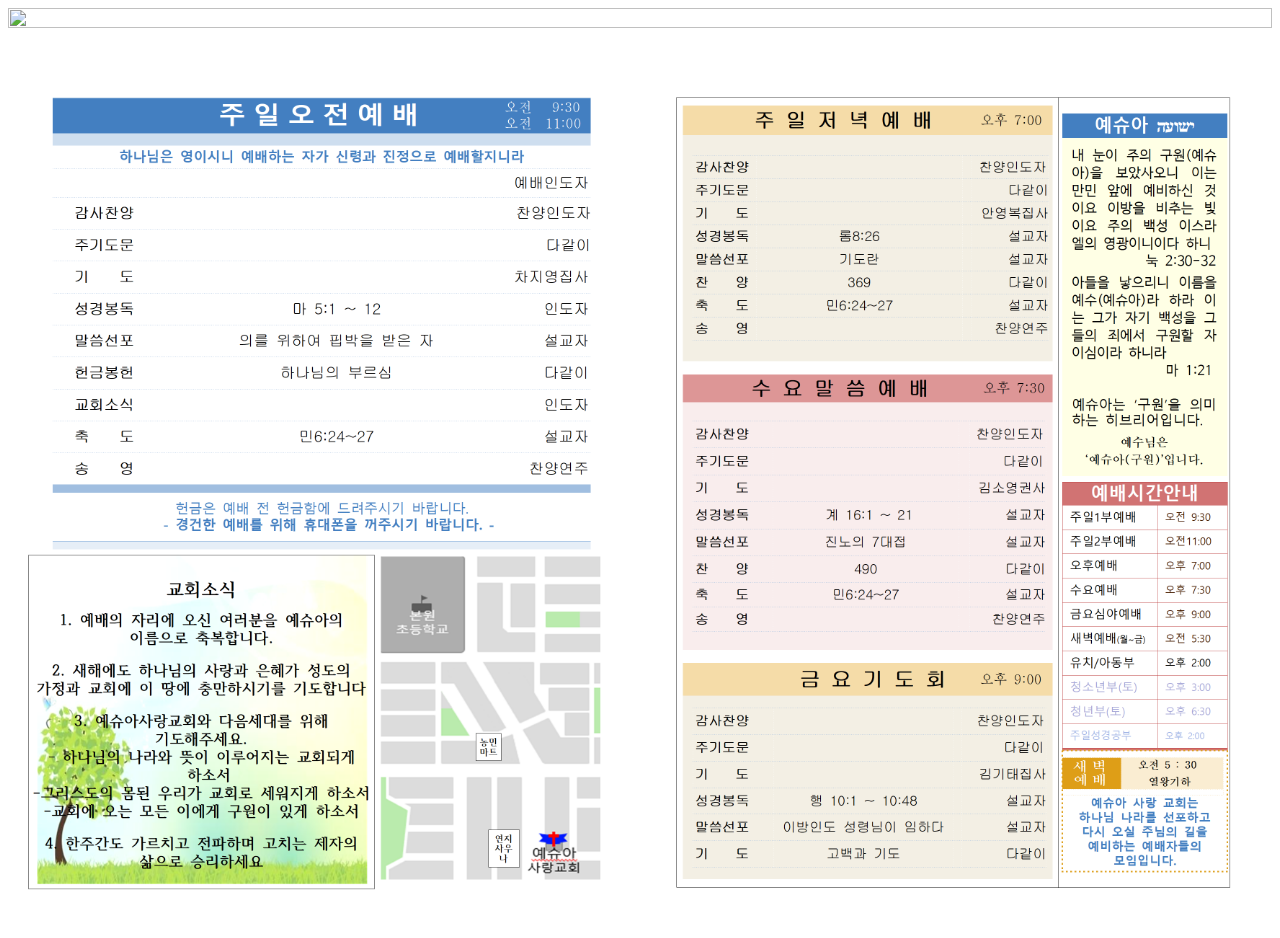
==== jubo.html @ 2a398ae3 "Add files via upload" ====
<!DOCTYPE html>
<html lang="en">
<head>
    <meta charset="UTF-8">
    <meta name="viewport" content="width=device-width, initial-scale=1.0">
    <title>주보</title>
</head>
<body>
    <img src="/assets/images/jubo/24-02-11/01.png" style="width: 100%; height: 100%;">
    <img src="/assets/images/jubo/24-02-11/02.png" style="width: 100%; height: 100%;">
</body>
</html>
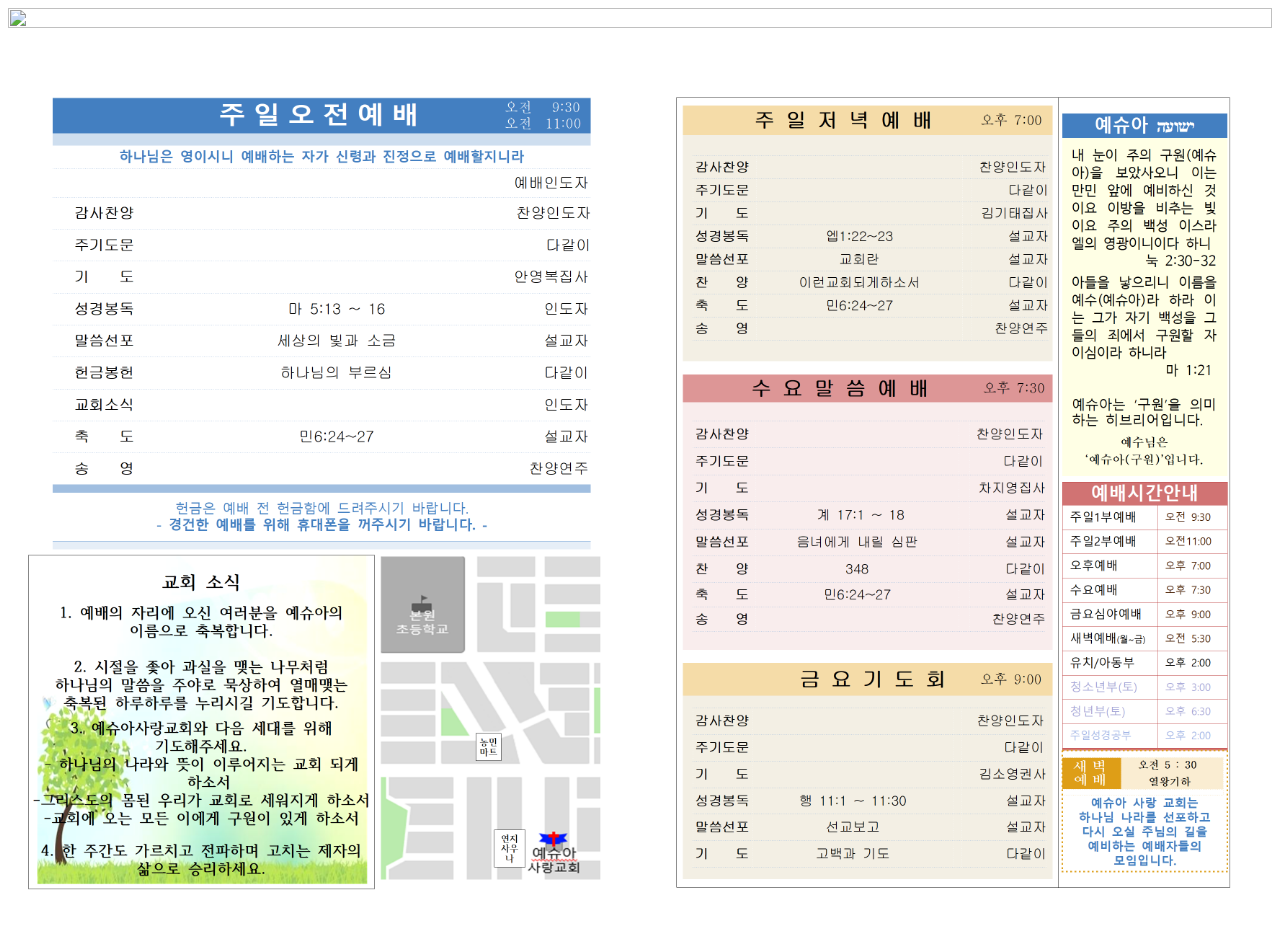
==== commit 5509c106: "Add files via upload" ====
--- a/jubo.html
+++ b/jubo.html
@@ -6,7 +6,7 @@
     <title>주보</title>
 </head>
 <body>
-    <img src="/assets/images/jubo/24-02-11/01.png" style="width: 100%; height: 100%;">
-    <img src="/assets/images/jubo/24-02-11/02.png" style="width: 100%; height: 100%;">
+    <img src="/assets/images/jubo/24-02/18-1.png" style="width: 100%; height: 100%;">
+    <img src="/assets/images/jubo/24-02/18-2.png" style="width: 100%; height: 100%;">
 </body>
 </html>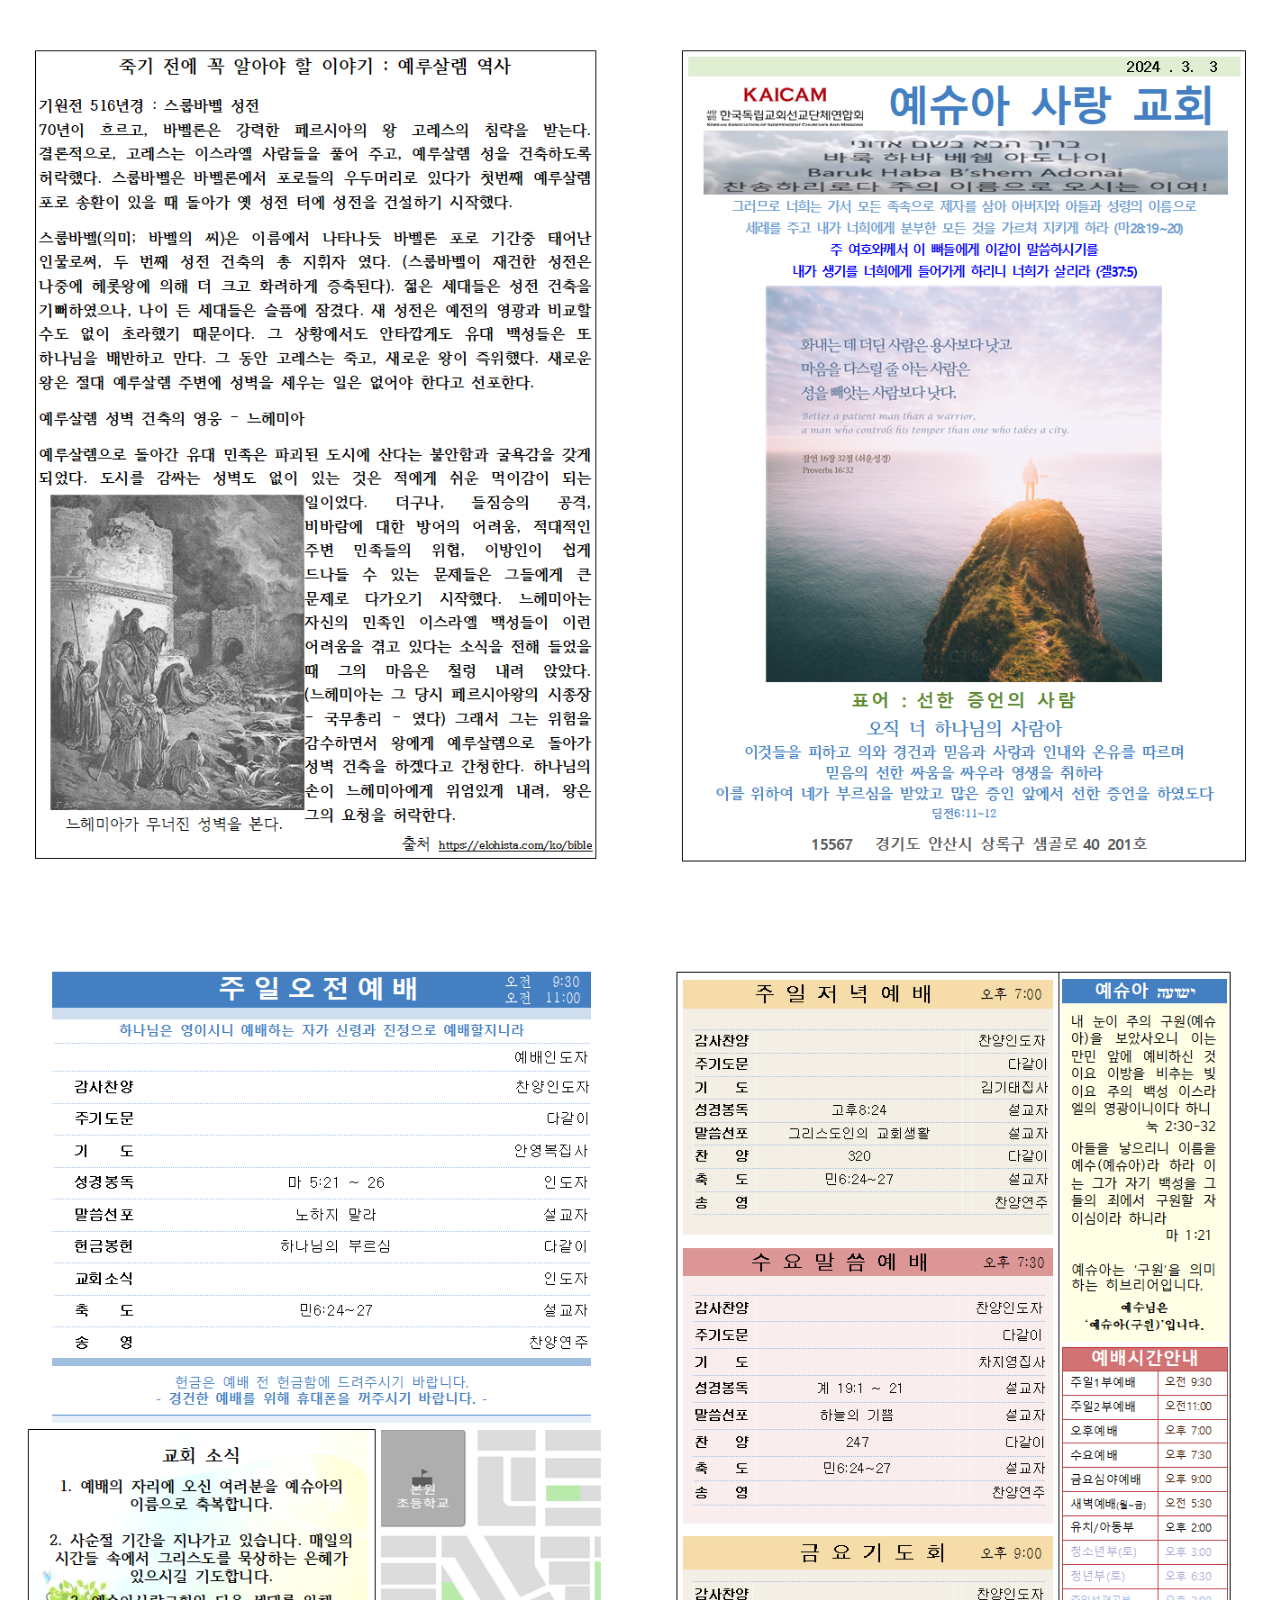
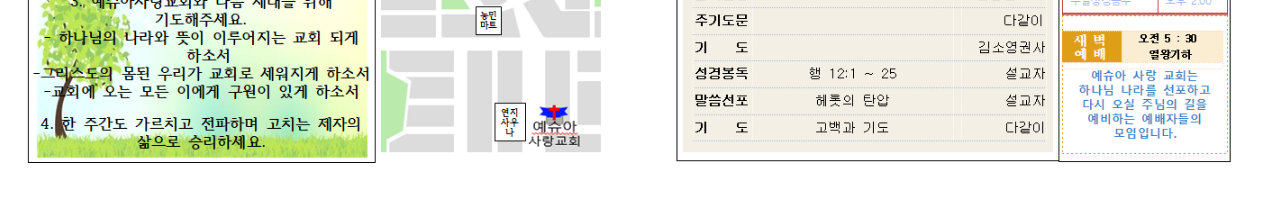
==== commit b4936628: "Add files via upload" ====
--- a/jubo.html
+++ b/jubo.html
@@ -6,7 +6,7 @@
     <title>주보</title>
 </head>
 <body>
-    <img src="/assets/images/jubo/24-02/18-1.png" style="width: 100%; height: 100%;">
-    <img src="/assets/images/jubo/24-02/18-2.png" style="width: 100%; height: 100%;">
+    <img src="/assets/images/jubo/24-03/06-1.png" style="width: 100%; height: 100%;">
+    <img src="/assets/images/jubo/24-03/06-2.png" style="width: 100%; height: 100%;">
 </body>
 </html>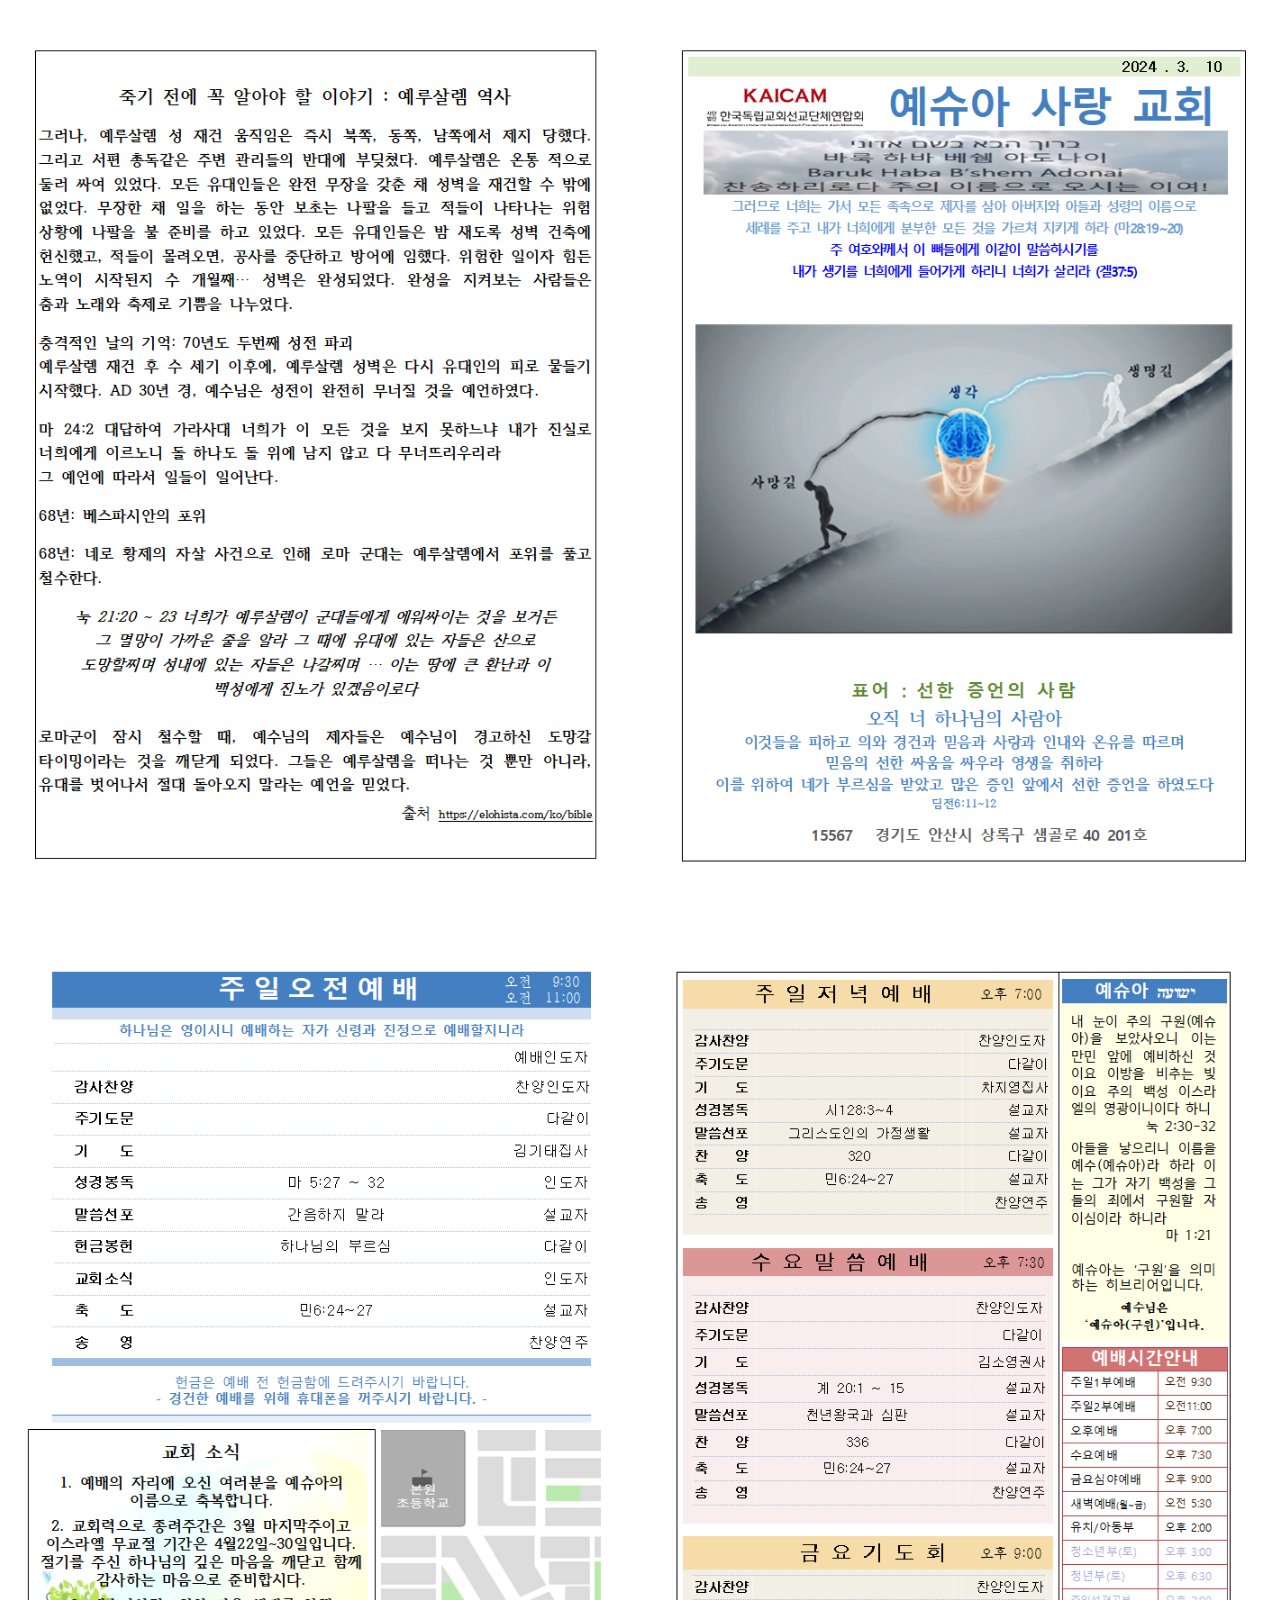
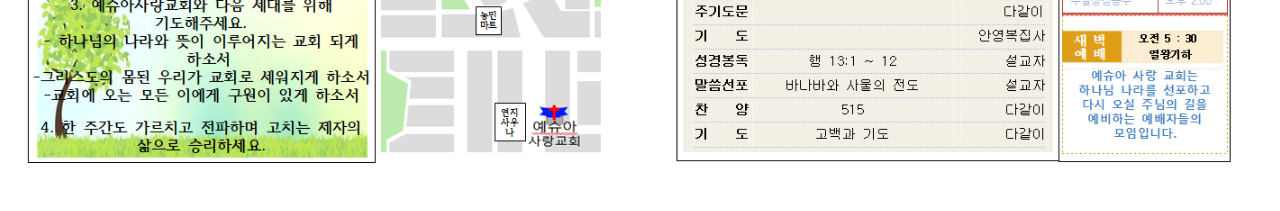
==== commit 943f1eb0: "Add files via upload" ====
--- a/jubo.html
+++ b/jubo.html
@@ -6,7 +6,7 @@
     <title>주보</title>
 </head>
 <body>
-    <img src="/assets/images/jubo/24-03/06-1.png" style="width: 100%; height: 100%;">
-    <img src="/assets/images/jubo/24-03/06-2.png" style="width: 100%; height: 100%;">
+    <img src="/assets/images/jubo/24-03/10-1.png" style="width: 100%; height: 100%;">
+    <img src="/assets/images/jubo/24-03/10-2.png" style="width: 100%; height: 100%;">
 </body>
 </html>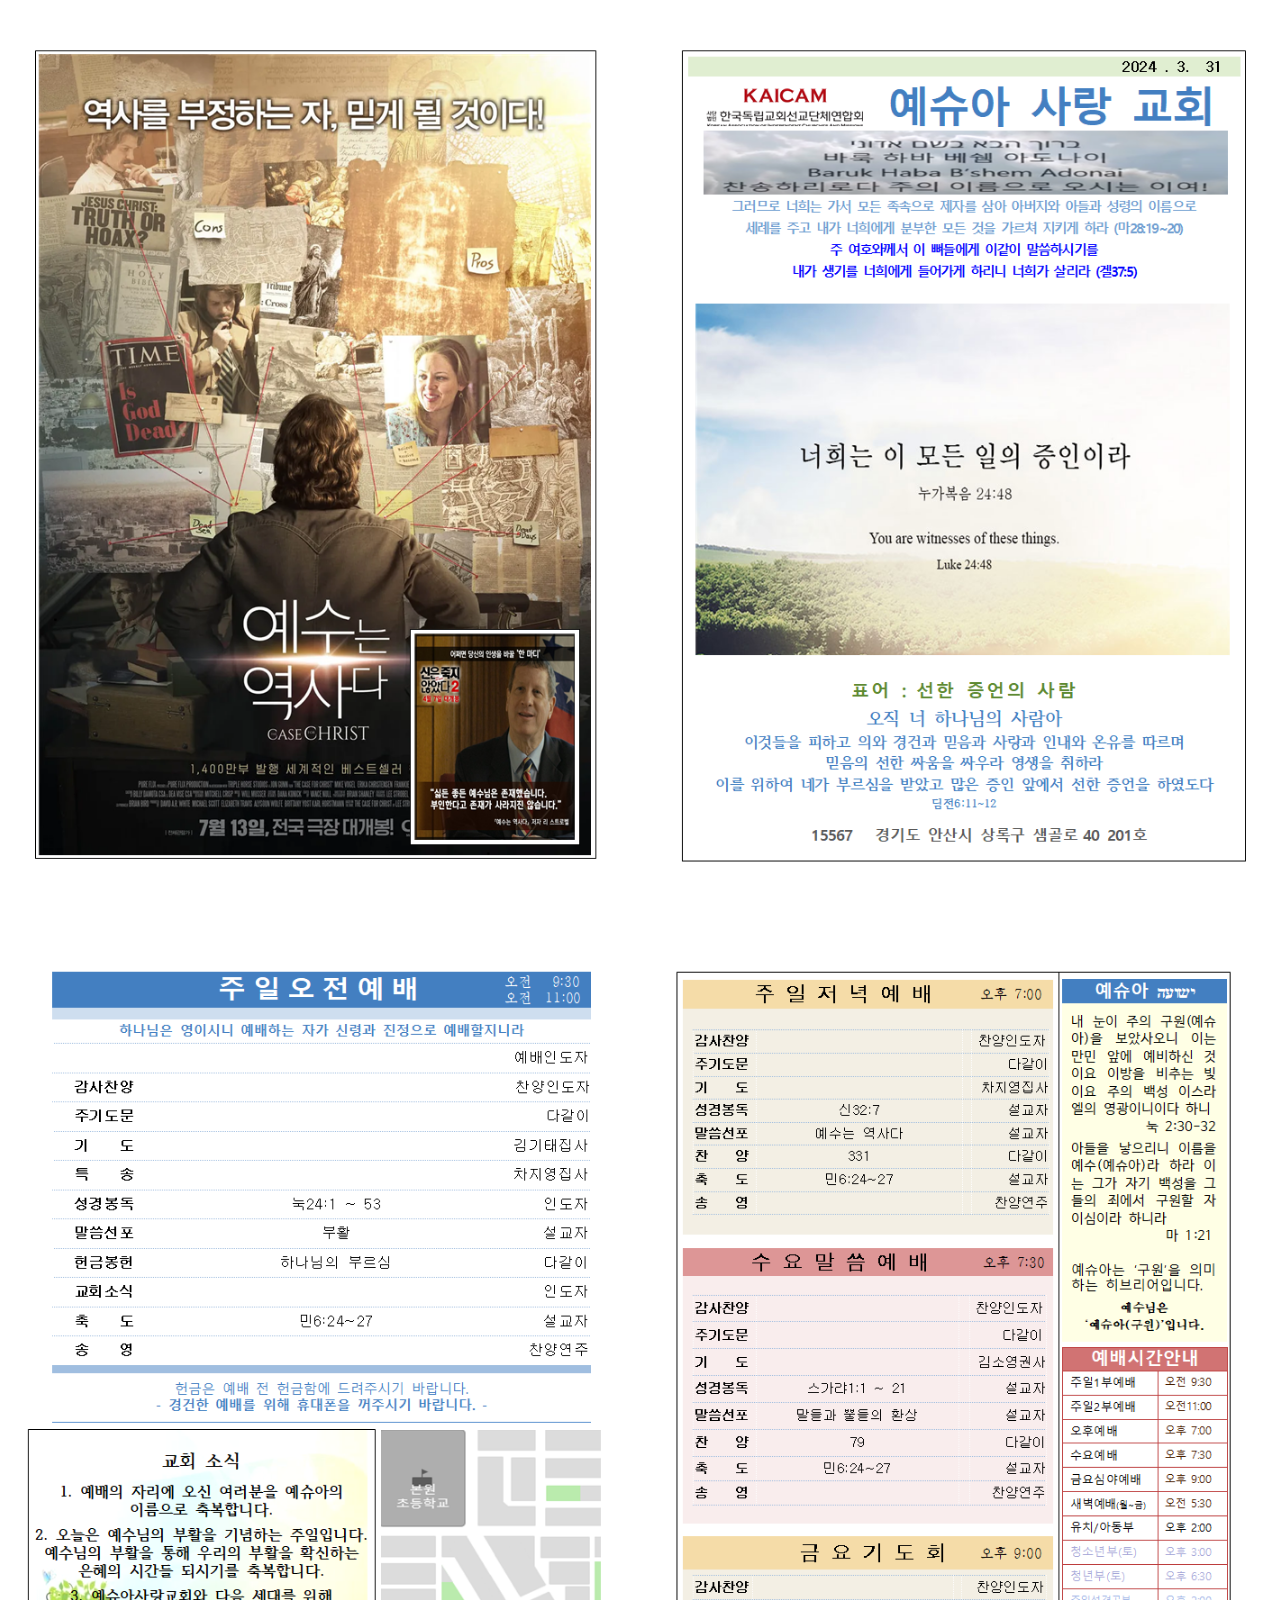
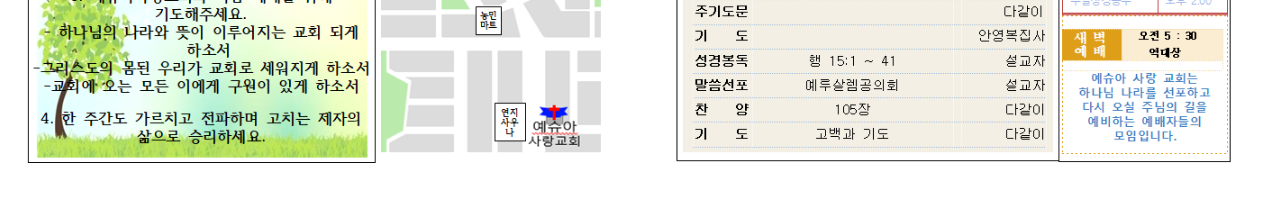
==== commit ef71fa19: "Add files via upload" ====
--- a/jubo.html
+++ b/jubo.html
@@ -6,7 +6,7 @@
     <title>주보</title>
 </head>
 <body>
-    <img src="/assets/images/jubo/24-03/10-1.png" style="width: 100%; height: 100%;">
-    <img src="/assets/images/jubo/24-03/10-2.png" style="width: 100%; height: 100%;">
+    <img src="/assets/images/jubo/24-03/31-1.png" style="width: 100%; height: 100%;">
+    <img src="/assets/images/jubo/24-03/31-2.png" style="width: 100%; height: 100%;">
 </body>
 </html>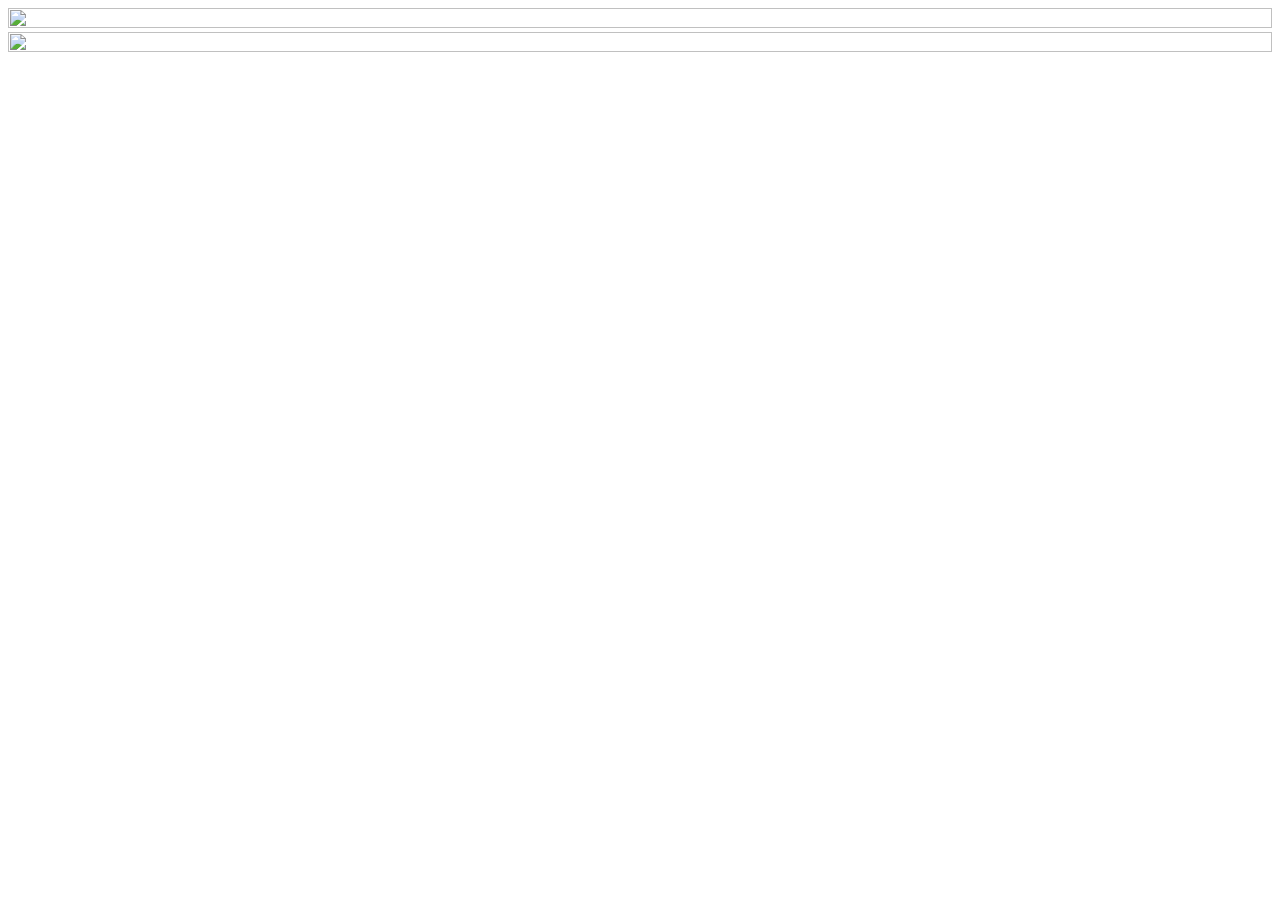
==== commit 79e427eb: "Add files via upload" ====
--- a/jubo.html
+++ b/jubo.html
@@ -6,7 +6,7 @@
     <title>주보</title>
 </head>
 <body>
-    <img src="/assets/images/jubo/24-03/31-1.png" style="width: 100%; height: 100%;">
-    <img src="/assets/images/jubo/24-03/31-2.png" style="width: 100%; height: 100%;">
+    <img src="/assets/images/jubo/24-03/07-1.png" style="width: 100%; height: 100%;">
+    <img src="/assets/images/jubo/24-03/07-2.png" style="width: 100%; height: 100%;">
 </body>
 </html>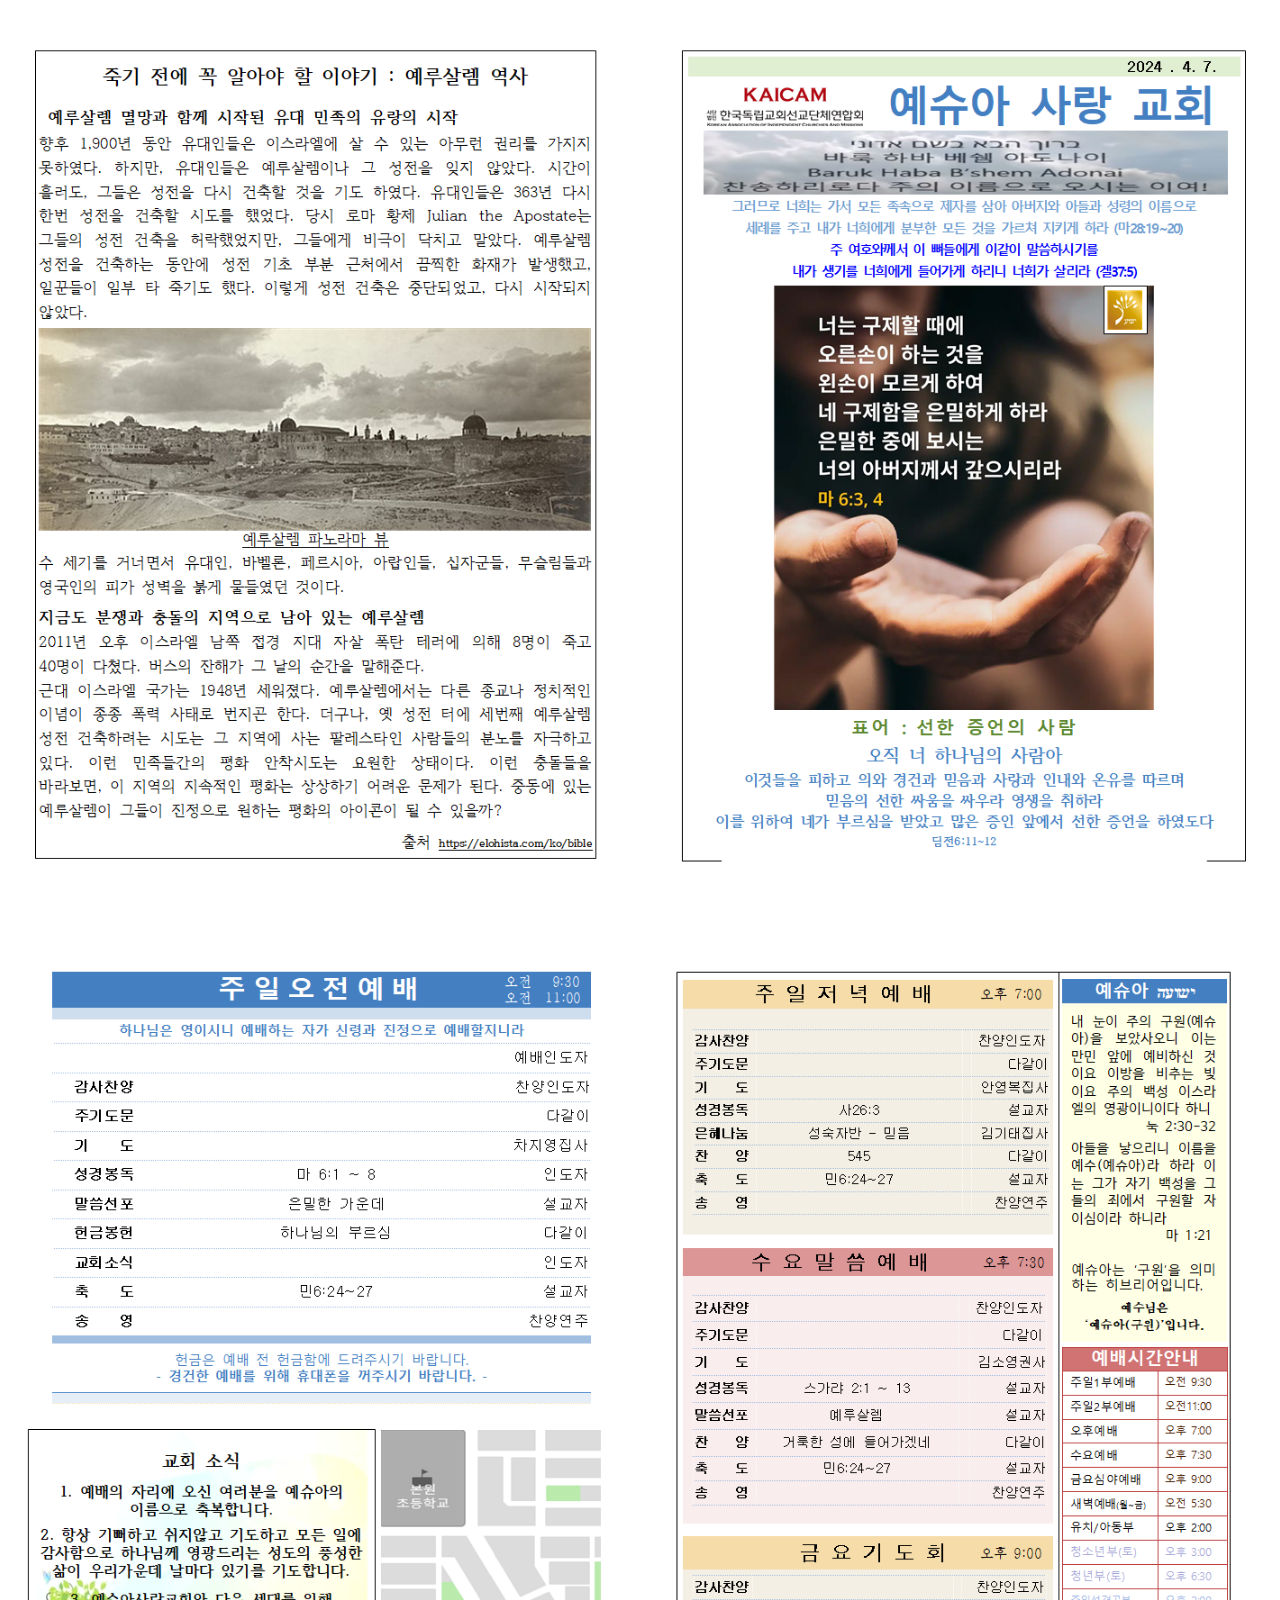
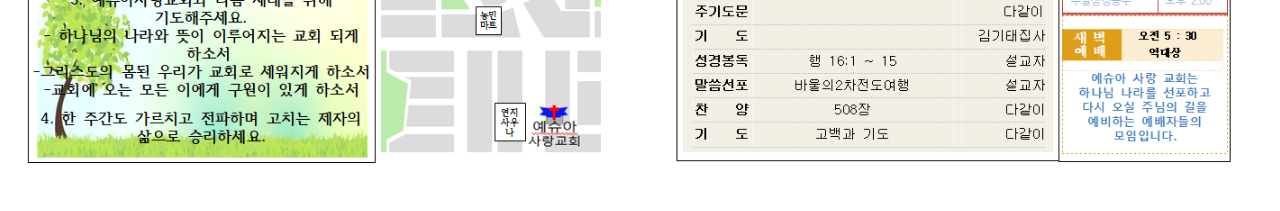
==== commit 930309af: "Add files via upload" ====
--- a/jubo.html
+++ b/jubo.html
@@ -6,7 +6,7 @@
     <title>주보</title>
 </head>
 <body>
-    <img src="/assets/images/jubo/24-03/07-1.png" style="width: 100%; height: 100%;">
-    <img src="/assets/images/jubo/24-03/07-2.png" style="width: 100%; height: 100%;">
+    <img src="/assets/images/jubo/24-04/07-1.png" style="width: 100%; height: 100%;">
+    <img src="/assets/images/jubo/24-04/07-2.png" style="width: 100%; height: 100%;">
 </body>
 </html>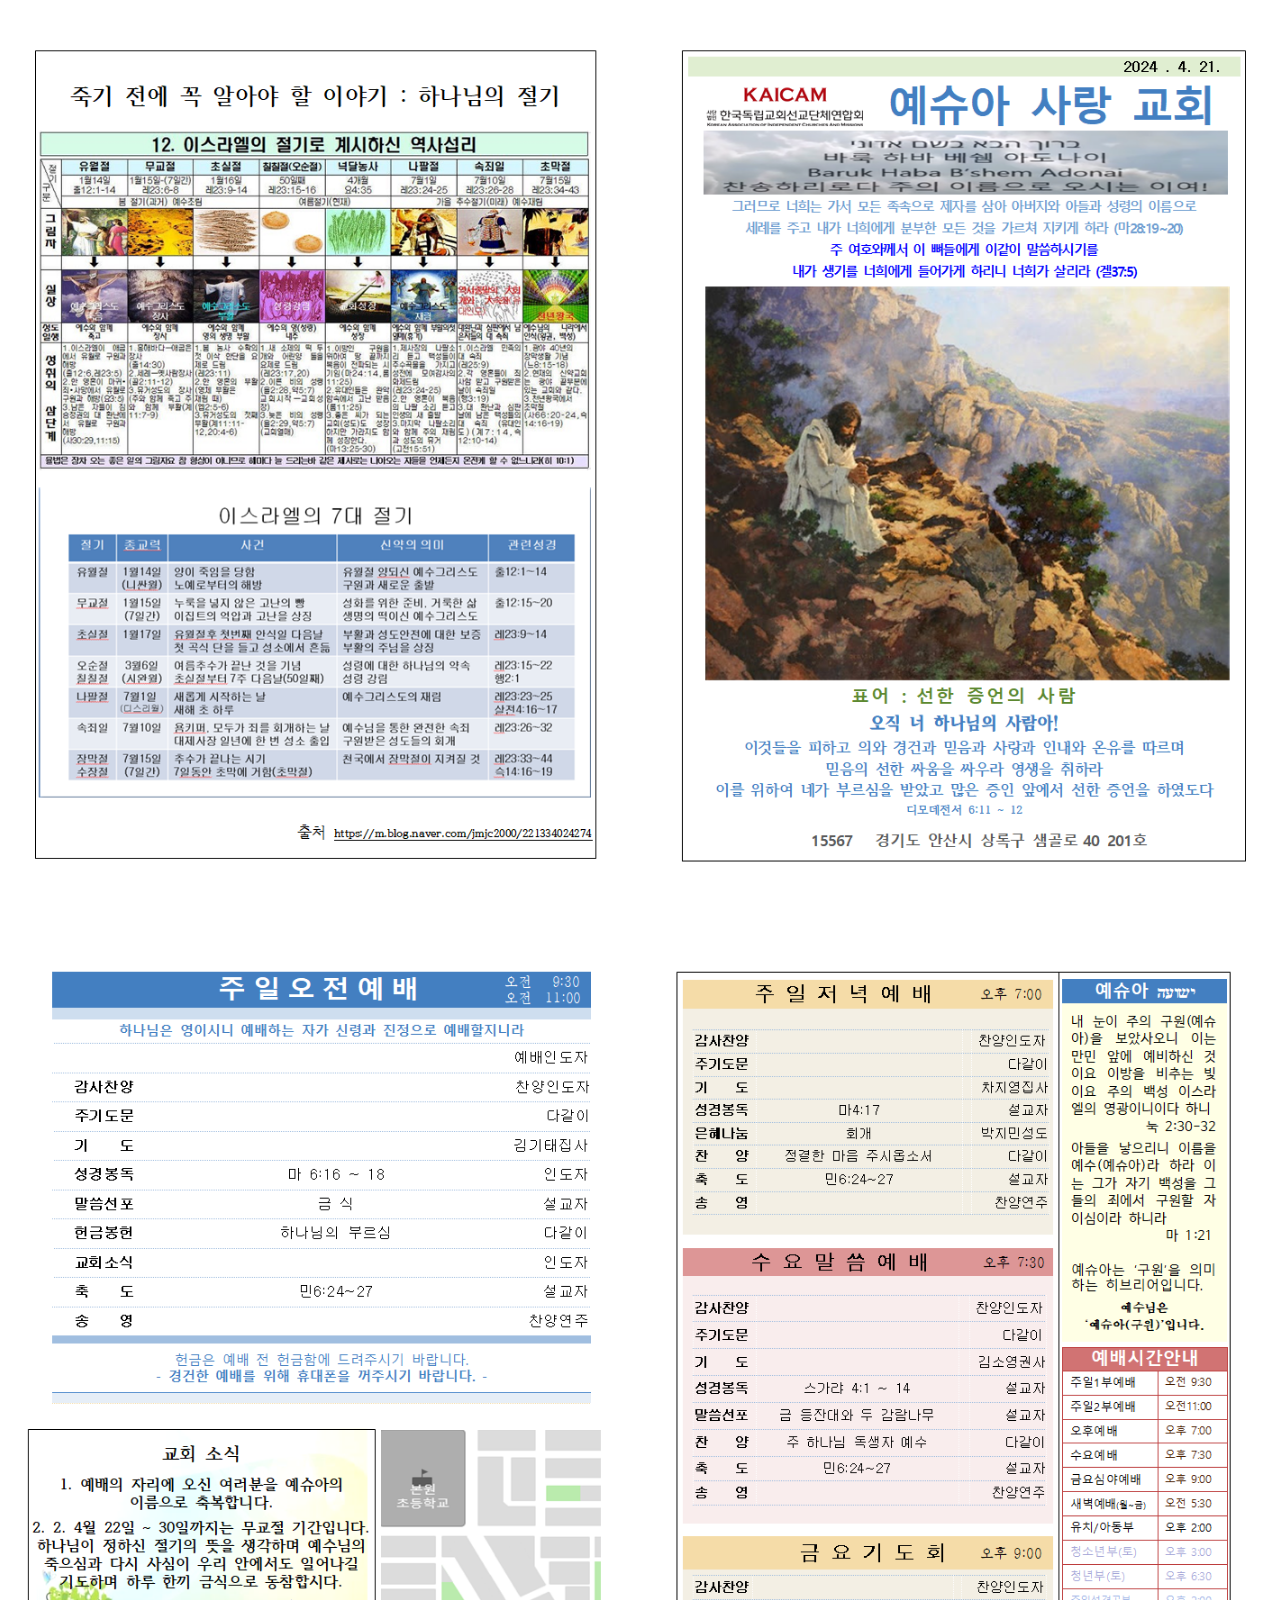
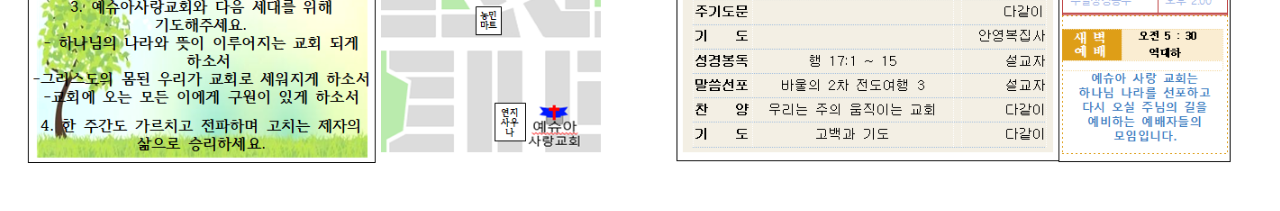
==== commit ab3dd93b: "Add files via upload" ====
--- a/jubo.html
+++ b/jubo.html
@@ -6,7 +6,7 @@
     <title>주보</title>
 </head>
 <body>
-    <img src="/assets/images/jubo/24-04/07-1.png" style="width: 100%; height: 100%;">
-    <img src="/assets/images/jubo/24-04/07-2.png" style="width: 100%; height: 100%;">
+    <img src="/assets/images/jubo/24-04/21-1.png" style="width: 100%; height: 100%;">
+    <img src="/assets/images/jubo/24-04/21-2.png" style="width: 100%; height: 100%;">
 </body>
 </html>